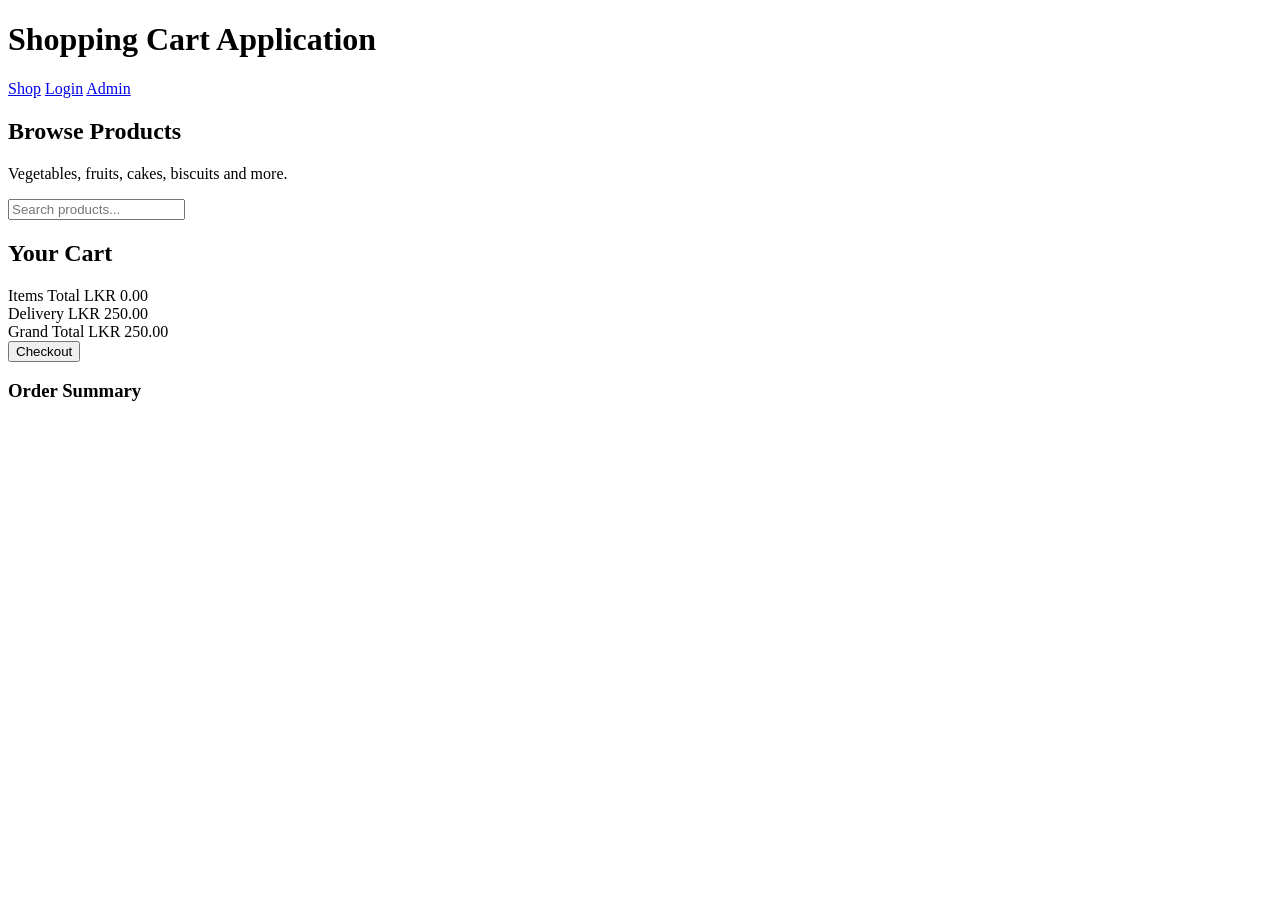
==== index.html @ d698b852 "Add initial HTML structure for the shopping cart application" ====
<!DOCTYPE html>
<html lang="en">
<head>
  <meta charset="UTF-8" />
  <meta name="viewport" content="width=device-width, initial-scale=1.0" />
  <title>Shopping Cart Application</title>
  <link rel="stylesheet" href="css/style.css" />
</head>
<body>
  <header class="topbar">
    <div class="container nav">
      <h1>Shopping Cart Application</h1>
      <nav>
        <a href="index.html">Shop</a>
        <a href="login.html">Login</a>
        <a href="admin.html">Admin</a>
      </nav>
    </div>
  </header>

  <main class="container layout">
    <section class="content-area">
      <div class="hero">
        <h2>Browse Products</h2>
        <p>Vegetables, fruits, cakes, biscuits and more.</p>
      </div>

      <div class="toolbar">
        <div id="categoryFilters" class="category-list"></div>
        <input type="text" id="searchInput" placeholder="Search products..." />
      </div>

      <div id="productGrid" class="product-grid"></div>
    </section>

    <aside class="cart-panel">
      <h2>Your Cart</h2>
      <div id="cartItems" class="cart-items"></div>

      <div class="cart-summary">
        <div class="summary-row">
          <span>Items Total</span>
          <span id="itemsTotal">LKR 0.00</span>
        </div>
        <div class="summary-row">
          <span>Delivery</span>
          <span id="deliveryFee">LKR 250.00</span>
        </div>
        <div class="summary-row grand-total">
          <span>Grand Total</span>
          <span id="grandTotal">LKR 250.00</span>
        </div>
      </div>

      <button id="checkoutBtn" class="btn btn-primary full-width">Checkout</button>

      <div id="checkoutSummary" class="checkout-box hidden">
        <h3>Order Summary</h3>
        <div id="summaryContent"></div>
      </div>
    </aside>
  </main>

  <script src="js/data.js"></script>
  <script src="js/app.js"></script>
</body>
</html>
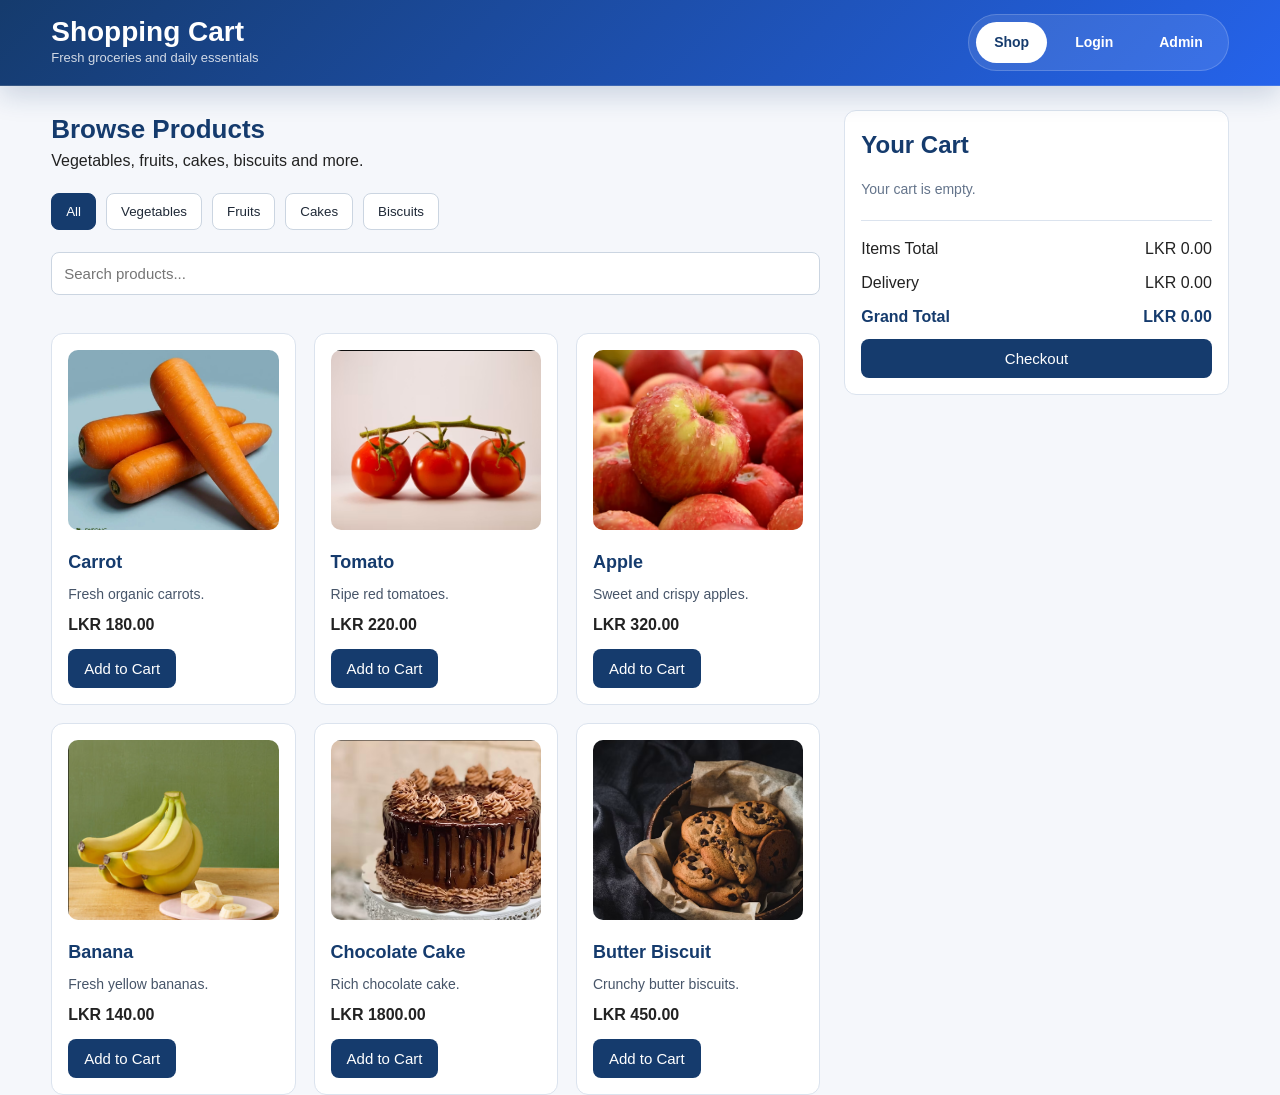
==== commit 5d247ddb: "Enhance admin panel and login page layout with improved navigation and forms" ====
--- a/index.html
+++ b/index.html
@@ -1,67 +1,75 @@
 <!DOCTYPE html>
 <html lang="en">
+
 <head>
-  <meta charset="UTF-8" />
-  <meta name="viewport" content="width=device-width, initial-scale=1.0" />
-  <title>Shopping Cart Application</title>
-  <link rel="stylesheet" href="css/style.css" />
+    <meta charset="UTF-8" />
+    <meta name="viewport" content="width=device-width, initial-scale=1.0" />
+    <title>Shopping Cart Application</title>
+    <link rel="stylesheet" href="css/style.css" />
 </head>
+
 <body>
-  <header class="topbar">
-    <div class="container nav">
-      <h1>Shopping Cart Application</h1>
-      <nav>
-        <a href="index.html">Shop</a>
-        <a href="login.html">Login</a>
-        <a href="admin.html">Admin</a>
-      </nav>
-    </div>
-  </header>
+    <header class="topbar">
+        <div class="container nav">
+            <div class="brand">
+                <div class="brand-text">
+                    <h1>Shopping Cart</h1>
+                    <p>Fresh groceries and daily essentials</p>
+                </div>
+            </div>
+            <nav>
+                <a href="index.html" class="active">Shop</a>
+                <a href="login.html">Login</a>
+                <a href="admin.html">Admin</a>
+            </nav>
+        </div>
+    </header>
 
-  <main class="container layout">
-    <section class="content-area">
-      <div class="hero">
-        <h2>Browse Products</h2>
-        <p>Vegetables, fruits, cakes, biscuits and more.</p>
-      </div>
+    <main class="container layout">
+        <section class="content-area">
+            <div class="hero">
+                <h2>Browse Products</h2>
+                <p>Vegetables, fruits, cakes, biscuits and more.</p>
+            </div>
 
-      <div class="toolbar">
-        <div id="categoryFilters" class="category-list"></div>
-        <input type="text" id="searchInput" placeholder="Search products..." />
-      </div>
+            <div class="toolbar">
+                <div id="categoryFilters" class="category-list"></div>
+                <input type="text" id="searchInput" placeholder="Search products..." />
+            </div>
 
-      <div id="productGrid" class="product-grid"></div>
-    </section>
+            <div id="productGrid" class="product-grid"></div>
+        </section>
 
-    <aside class="cart-panel">
-      <h2>Your Cart</h2>
-      <div id="cartItems" class="cart-items"></div>
+        <aside class="cart-panel">
+            <h2>Your Cart</h2>
+            <div id="cartItems" class="cart-items"></div>
 
-      <div class="cart-summary">
-        <div class="summary-row">
-          <span>Items Total</span>
-          <span id="itemsTotal">LKR 0.00</span>
-        </div>
-        <div class="summary-row">
-          <span>Delivery</span>
-          <span id="deliveryFee">LKR 250.00</span>
-        </div>
-        <div class="summary-row grand-total">
-          <span>Grand Total</span>
-          <span id="grandTotal">LKR 250.00</span>
-        </div>
-      </div>
+            <div class="cart-summary">
+                <div class="summary-row">
+                    <span>Items Total</span>
+                    <span id="itemsTotal">LKR 0.00</span>
+                </div>
+                <div class="summary-row">
+                    <span>Delivery</span>
+                    <span id="deliveryFee">LKR 250.00</span>
+                </div>
+                <div class="summary-row grand-total">
+                    <span>Grand Total</span>
+                    <span id="grandTotal">LKR 250.00</span>
+                </div>
+            </div>
 
-      <button id="checkoutBtn" class="btn btn-primary full-width">Checkout</button>
+            <button id="checkoutBtn" class="btn btn-primary full-width">Checkout</button>
 
-      <div id="checkoutSummary" class="checkout-box hidden">
-        <h3>Order Summary</h3>
-        <div id="summaryContent"></div>
-      </div>
-    </aside>
-  </main>
+            <div id="checkoutSummary" class="checkout-box hidden">
+                <h3>Order Summary</h3>
+                <div id="summaryContent"></div>
+            </div>
+        </aside>
+    </main>
 
-  <script src="js/data.js"></script>
-  <script src="js/app.js"></script>
+    <script src="js/data.js"></script>
+    <script src="js/app.js"></script>
 </body>
+
 </html>
--- a/css/style.css
+++ b/css/style.css
@@ -0,0 +1,424 @@
+* {
+  margin: 0;
+  padding: 0;
+  box-sizing: border-box;
+}
+
+body {
+  font-family: Arial, sans-serif;
+  background: #f5f7fb;
+  color: #222;
+  line-height: 1.5;
+}
+
+a {
+  text-decoration: none;
+  color: #1d4ed8;
+}
+
+.container {
+  width: 92%;
+  max-width: 1200px;
+  margin: 0 auto;
+}
+
+.topbar {
+  position: sticky;
+  top: 0;
+  z-index: 100;
+  background: linear-gradient(135deg, #153b6d, #2563eb);
+  border-bottom: 1px solid rgba(255, 255, 255, 0.15);
+  padding: 14px 0;
+  margin-bottom: 24px;
+  box-shadow: 0 10px 25px rgba(21, 59, 109, 0.18);
+}
+
+.nav {
+  display: flex;
+  justify-content: space-between;
+  align-items: center;
+  gap: 16px;
+}
+
+.brand {
+  display: flex;
+  align-items: center;
+  gap: 12px;
+}
+
+.brand-badge {
+  width: 46px;
+  height: 46px;
+  border-radius: 12px;
+  background: rgba(255, 255, 255, 0.16);
+  border: 1px solid rgba(255, 255, 255, 0.25);
+  display: flex;
+  align-items: center;
+  justify-content: center;
+  color: #fff;
+  font-size: 18px;
+  font-weight: 700;
+  letter-spacing: 1px;
+}
+
+.brand-text h1 {
+  font-size: 28px;
+  color: #ffffff;
+  line-height: 1.1;
+}
+
+.brand-text p {
+  font-size: 13px;
+  color: rgba(255, 255, 255, 0.8);
+}
+
+.nav nav {
+  display: flex;
+  gap: 10px;
+  flex-wrap: wrap;
+  background: rgba(255, 255, 255, 0.10);
+  padding: 7px;
+  border-radius: 999px;
+  border: 1px solid rgba(255, 255, 255, 0.18);
+}
+
+.nav nav a {
+  color: #ffffff;
+  padding: 10px 18px;
+  border-radius: 999px;
+  font-size: 14px;
+  font-weight: 600;
+  transition: all 0.25s ease;
+}
+
+.nav nav a:hover,
+.nav nav a.active {
+  background: #ffffff;
+  color: #153b6d;
+}
+
+.layout {
+  display: grid;
+  grid-template-columns: 2fr 1fr;
+  gap: 24px;
+  align-items: start;
+}
+
+.hero {
+  margin-bottom: 20px;
+}
+
+.hero h2 {
+  font-size: 26px;
+  color: #153b6d;
+}
+
+.toolbar {
+  display: flex;
+  flex-direction: column;
+  gap: 16px;
+  margin-bottom: 24px;
+}
+
+.category-list {
+  display: flex;
+  flex-wrap: wrap;
+  gap: 10px;
+}
+
+.category-btn {
+  border: 1px solid #cbd5e1;
+  background: #fff;
+  color: #1f2937;
+  padding: 10px 14px;
+  border-radius: 8px;
+  cursor: pointer;
+}
+
+.category-btn.active {
+  background: #153b6d;
+  color: #fff;
+  border-color: #153b6d;
+}
+
+input,
+select,
+textarea {
+  width: 100%;
+  padding: 12px;
+  border: 1px solid #cbd5e1;
+  border-radius: 8px;
+  font-size: 15px;
+  margin-top: 6px;
+  margin-bottom: 14px;
+  background: #fff;
+}
+
+.product-grid {
+  display: grid;
+  grid-template-columns: repeat(auto-fit, minmax(220px, 1fr));
+  gap: 18px;
+}
+
+.product-card,
+.card,
+.cart-panel {
+  background: #fff;
+  border: 1px solid #dbe3ee;
+  border-radius: 12px;
+  padding: 16px;
+}
+
+.product-card img {
+  width: 100%;
+  height: 180px;
+  object-fit: cover;
+  border-radius: 10px;
+  margin-bottom: 12px;
+}
+
+.product-card h3 {
+  font-size: 18px;
+  color: #153b6d;
+  margin-bottom: 8px;
+}
+
+.product-card p {
+  font-size: 14px;
+  color: #475569;
+  margin-bottom: 8px;
+}
+
+.price {
+  font-weight: 700;
+  font-size: 16px;
+  margin-bottom: 12px;
+}
+
+.cart-panel h2,
+.card h2 {
+  color: #153b6d;
+  margin-bottom: 16px;
+}
+
+.cart-items {
+  display: flex;
+  flex-direction: column;
+  gap: 12px;
+  margin-bottom: 20px;
+}
+
+.cart-item {
+  border: 1px solid #e2e8f0;
+  border-radius: 10px;
+  padding: 12px;
+}
+
+.cart-item h4 {
+  font-size: 16px;
+  margin-bottom: 6px;
+}
+
+.cart-controls {
+  display: flex;
+  gap: 8px;
+  align-items: center;
+  margin-top: 8px;
+  flex-wrap: wrap;
+}
+
+.cart-summary {
+  border-top: 1px solid #dbe3ee;
+  padding-top: 16px;
+  margin-top: 8px;
+}
+
+.summary-row {
+  display: flex;
+  justify-content: space-between;
+  margin-bottom: 10px;
+}
+
+.grand-total {
+  font-weight: 700;
+  color: #153b6d;
+}
+
+.btn {
+  border: none;
+  border-radius: 8px;
+  padding: 11px 16px;
+  cursor: pointer;
+  font-size: 15px;
+}
+
+.btn-primary {
+  background: #153b6d;
+  color: #fff;
+}
+
+.btn-secondary {
+  background: #2563eb;
+  color: #fff;
+}
+
+.btn-dark {
+  background: #111827;
+  color: #fff;
+}
+
+.btn-danger {
+  background: #dc2626;
+  color: #fff;
+}
+
+.btn-warning {
+  background: #f59e0b;
+  color: #111827;
+}
+
+.full-width {
+  width: 100%;
+}
+
+.hidden {
+  display: none;
+}
+
+.checkout-box {
+  margin-top: 18px;
+  padding: 14px;
+  border-radius: 10px;
+  background: #eff6ff;
+  border: 1px solid #bfdbfe;
+}
+
+.auth-page {
+  display: flex;
+  justify-content: center;
+  padding: 30px 0;
+}
+
+.auth-card {
+  width: 100%;
+  max-width: 460px;
+  background: #fff;
+  border: 1px solid #dbe3ee;
+  border-radius: 12px;
+  padding: 24px;
+}
+
+.auth-card h2,
+.auth-card h3 {
+  color: #153b6d;
+  margin-bottom: 10px;
+}
+
+.auth-card hr {
+  margin: 20px 0;
+  border: none;
+  border-top: 1px solid #dbe3ee;
+}
+
+.login-btn {
+  width: 100%;
+  margin-bottom: 12px;
+}
+
+.message {
+  margin-top: 14px;
+  font-weight: 600;
+  color: #153b6d;
+}
+
+.admin-page {
+  display: flex;
+  flex-direction: column;
+  gap: 20px;
+}
+
+.admin-grid {
+  display: grid;
+  grid-template-columns: 1fr 2fr;
+  gap: 20px;
+}
+
+.admin-list {
+  list-style: none;
+  display: flex;
+  flex-wrap: wrap;
+  gap: 10px;
+}
+
+.admin-list li {
+  background: #f1f5f9;
+  padding: 10px 12px;
+  border-radius: 8px;
+}
+
+.table-wrap {
+  overflow-x: auto;
+}
+
+table {
+  width: 100%;
+  border-collapse: collapse;
+}
+
+table th,
+table td {
+  text-align: left;
+  border-bottom: 1px solid #e2e8f0;
+  padding: 12px 10px;
+}
+
+.action-group {
+  display: flex;
+  gap: 8px;
+  flex-wrap: wrap;
+}
+
+label {
+  font-weight: 600;
+  color: #334155;
+}
+
+.empty-note {
+  color: #64748b;
+  font-size: 14px;
+}
+
+@media (max-width: 900px) {
+  .layout,
+  .admin-grid {
+    grid-template-columns: 1fr;
+  }
+
+  .nav {
+    flex-direction: column;
+    align-items: flex-start;
+  }
+
+  .nav nav {
+    width: 100%;
+    border-radius: 16px;
+  }
+}
+
+@media (max-width: 600px) {
+  .brand-text h1 {
+    font-size: 22px;
+  }
+
+  .hero h2 {
+    font-size: 22px;
+  }
+
+  .product-grid {
+    grid-template-columns: 1fr;
+  }
+
+  .brand-text p {
+    font-size: 12px;
+  }
+}
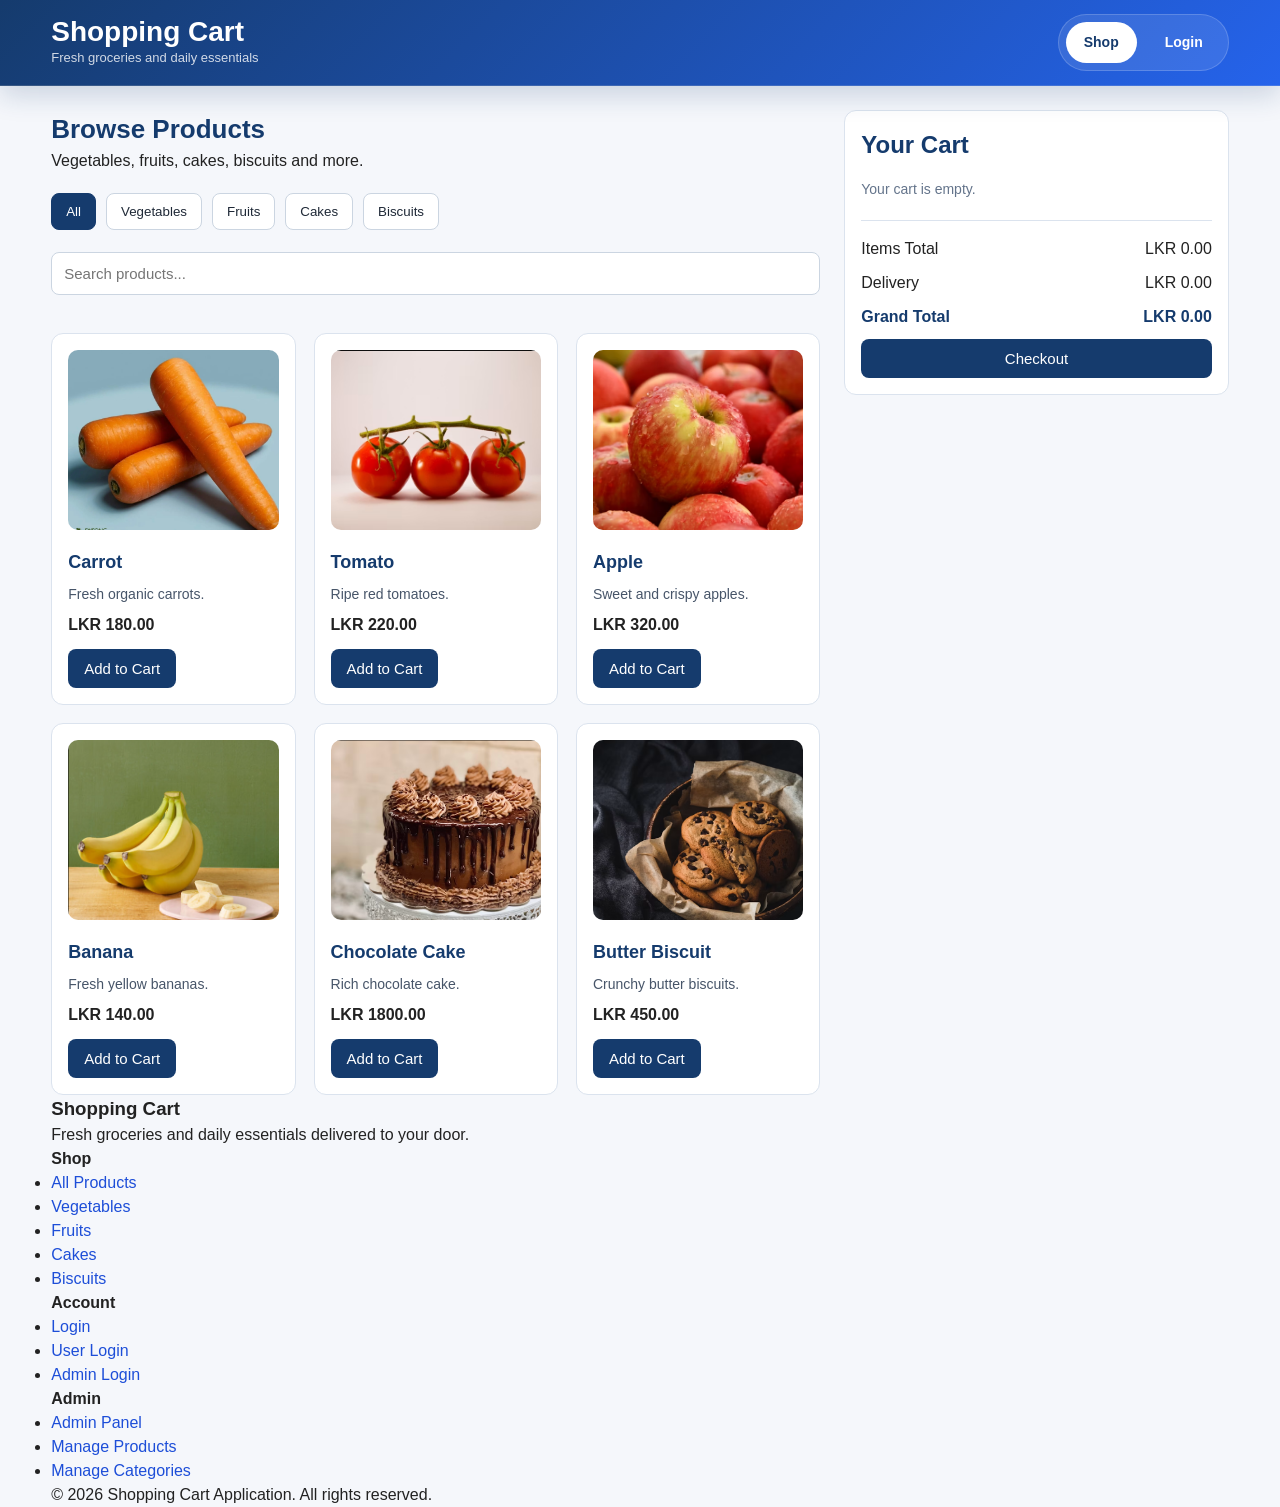
==== commit 6c4b40e9: "Add footer section with navigation links and brand description" ====
--- a/index.html
+++ b/index.html
@@ -20,7 +20,7 @@
             <nav>
                 <a href="index.html" class="active">Shop</a>
                 <a href="login.html">Login</a>
-                <a href="admin.html">Admin</a>
+                <!-- <a href="admin.html">Admin</a> -->
             </nav>
         </div>
     </header>
@@ -71,5 +71,54 @@
     <script src="js/data.js"></script>
     <script src="js/app.js"></script>
 </body>
+<footer class="site-footer">
+  <div class="container footer-inner">
+
+    <div class="footer-brand">
+      <div>
+        <h3>Shopping Cart</h3>
+        <p>Fresh groceries and daily essentials delivered to your door.</p>
+      </div>
+    </div>
+
+    <div class="footer-links">
+      <div class="footer-col">
+        <h4>Shop</h4>
+        <ul>
+          <li><a href="index.html">All Products</a></li>
+          <li><a href="index.html">Vegetables</a></li>
+          <li><a href="index.html">Fruits</a></li>
+          <li><a href="index.html">Cakes</a></li>
+          <li><a href="index.html">Biscuits</a></li>
+        </ul>
+      </div>
+
+      <div class="footer-col">
+        <h4>Account</h4>
+        <ul>
+          <li><a href="login.html">Login</a></li>
+          <li><a href="login.html">User Login</a></li>
+          <li><a href="login.html">Admin Login</a></li>
+        </ul>
+      </div>
+
+      <div class="footer-col">
+        <h4>Admin</h4>
+        <ul>
+          <li><a href="admin.html">Admin Panel</a></li>
+          <li><a href="admin.html">Manage Products</a></li>
+          <li><a href="admin.html">Manage Categories</a></li>
+        </ul>
+      </div>
+    </div>
+
+  </div>
+
+  <div class="footer-bottom">
+    <div class="container footer-bottom-inner">
+      <p>&copy; 2026 Shopping Cart Application. All rights reserved.</p>
+    </div>
+  </div>
+</footer>
 
 </html>
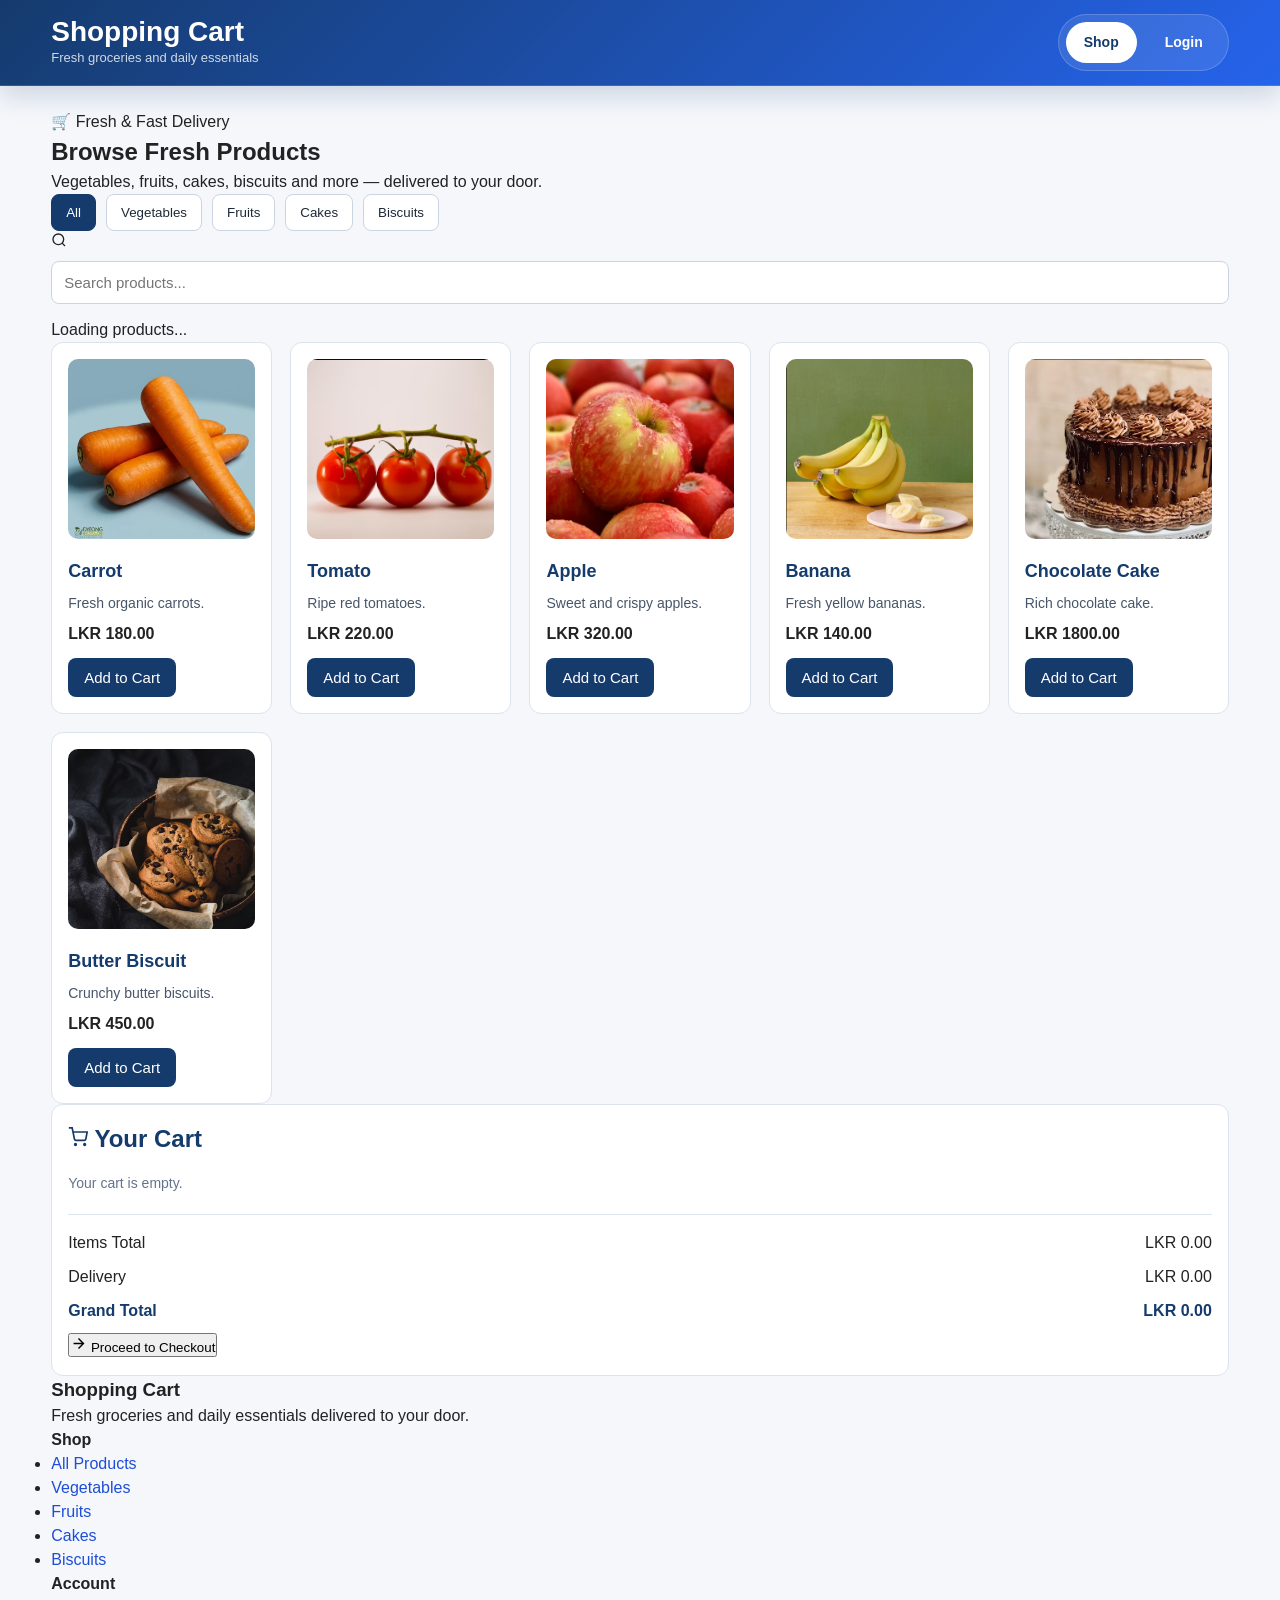
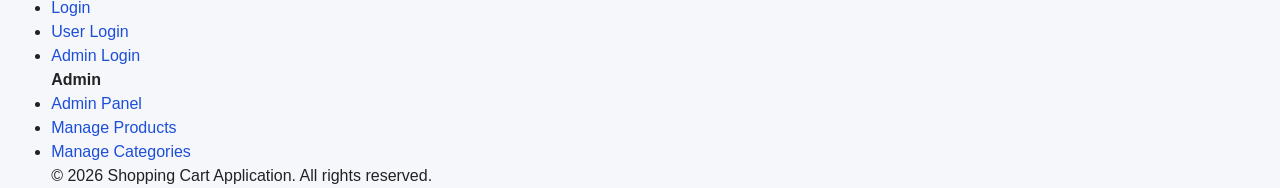
==== commit 8e7b0724: "Revamp index.html layout with enhanced header, hero section, product display, and footer structure f" ====
--- a/index.html
+++ b/index.html
@@ -1,124 +1,163 @@
 <!DOCTYPE html>
 <html lang="en">
+<head>
+  <meta charset="UTF-8" />
+  <meta name="viewport" content="width=device-width, initial-scale=1.0" />
+  <title>Shopping Cart Application</title>
+  <link rel="stylesheet" href="css/style.css" />
+  <link rel="stylesheet" href="css/index.css" />
+</head>
+<body>
 
-<head>
-    <meta charset="UTF-8" />
-    <meta name="viewport" content="width=device-width, initial-scale=1.0" />
-    <title>Shopping Cart Application</title>
-    <link rel="stylesheet" href="css/style.css" />
-</head>
+  <header class="topbar">
+    <div class="container nav">
+      <div class="brand">
+        <div class="brand-text">
+          <h1>Shopping Cart</h1>
+          <p>Fresh groceries and daily essentials</p>
+        </div>
+      </div>
+      <nav>
+        <a href="index.html" class="active">Shop</a>
+        <a href="login.html">Login</a>
+      </nav>
+    </div>
+  </header>
 
-<body>
-    <header class="topbar">
-        <div class="container nav">
-            <div class="brand">
-                <div class="brand-text">
-                    <h1>Shopping Cart</h1>
-                    <p>Fresh groceries and daily essentials</p>
-                </div>
-            </div>
-            <nav>
-                <a href="index.html" class="active">Shop</a>
-                <a href="login.html">Login</a>
-                <!-- <a href="admin.html">Admin</a> -->
-            </nav>
+  <!-- Hero Banner -->
+  <div class="shop-hero">
+    <div class="container shop-hero-inner">
+      <div class="shop-hero-text">
+        <span class="hero-tag">🛒 Fresh & Fast Delivery</span>
+        <h2>Browse Fresh Products</h2>
+        <p>Vegetables, fruits, cakes, biscuits and more — delivered to your door.</p>
+      </div>
+      
+    </div>
+  </div>
+
+  <main class="container shop-layout">
+
+    <!-- Left: Products -->
+    <section class="content-area">
+
+      <!-- Toolbar -->
+      <div class="shop-toolbar">
+        <div id="categoryFilters" class="category-list"></div>
+        <div class="search-wrap">
+          <svg class="search-icon" width="16" height="16" viewBox="0 0 24 24" fill="none" stroke="currentColor" stroke-width="2">
+            <circle cx="11" cy="11" r="8"/><line x1="21" y1="21" x2="16.65" y2="16.65"/>
+          </svg>
+          <input type="text" id="searchInput" placeholder="Search products..." class="search-input" />
         </div>
-    </header>
+      </div>
 
-    <main class="container layout">
-        <section class="content-area">
-            <div class="hero">
-                <h2>Browse Products</h2>
-                <p>Vegetables, fruits, cakes, biscuits and more.</p>
-            </div>
+      <!-- Product count bar -->
+      <div class="products-bar">
+        <span id="productCount" class="products-count">Loading products...</span>
+      </div>
 
-            <div class="toolbar">
-                <div id="categoryFilters" class="category-list"></div>
-                <input type="text" id="searchInput" placeholder="Search products..." />
-            </div>
+      <div id="productGrid" class="product-grid"></div>
+    </section>
 
-            <div id="productGrid" class="product-grid"></div>
-        </section>
+    <!-- Right: Cart -->
+    <aside class="cart-panel">
 
-        <aside class="cart-panel">
-            <h2>Your Cart</h2>
-            <div id="cartItems" class="cart-items"></div>
+      <div class="cart-header">
+        <div class="cart-title-row">
+          <h2>
+            <svg width="20" height="20" viewBox="0 0 24 24" fill="none" stroke="currentColor" stroke-width="2">
+              <circle cx="9" cy="21" r="1"/><circle cx="20" cy="21" r="1"/>
+              <path d="M1 1h4l2.68 13.39a2 2 0 0 0 2 1.61h9.72a2 2 0 0 0 2-1.61L23 6H6"/>
+            </svg>
+            Your Cart
+          </h2>
+          <span id="cartBadge" class="cart-badge hidden">0</span>
+        </div>
+      </div>
 
-            <div class="cart-summary">
-                <div class="summary-row">
-                    <span>Items Total</span>
-                    <span id="itemsTotal">LKR 0.00</span>
-                </div>
-                <div class="summary-row">
-                    <span>Delivery</span>
-                    <span id="deliveryFee">LKR 250.00</span>
-                </div>
-                <div class="summary-row grand-total">
-                    <span>Grand Total</span>
-                    <span id="grandTotal">LKR 250.00</span>
-                </div>
-            </div>
+      <div id="cartItems" class="cart-items"></div>
 
-            <button id="checkoutBtn" class="btn btn-primary full-width">Checkout</button>
+      <div class="cart-summary">
+        <div class="summary-row">
+          <span>Items Total</span>
+          <span id="itemsTotal">LKR 0.00</span>
+        </div>
+        <div class="summary-row">
+          <span>Delivery</span>
+          <span id="deliveryFee">LKR 0.00</span>
+        </div>
+        <div class="summary-row grand-total">
+          <span>Grand Total</span>
+          <span id="grandTotal">LKR 0.00</span>
+        </div>
+      </div>
 
-            <div id="checkoutSummary" class="checkout-box hidden">
-                <h3>Order Summary</h3>
-                <div id="summaryContent"></div>
-            </div>
-        </aside>
-    </main>
+      <button id="checkoutBtn" class="btn-checkout">
+        <svg width="17" height="17" viewBox="0 0 24 24" fill="none" stroke="currentColor" stroke-width="2">
+          <path d="M5 12h14M12 5l7 7-7 7"/>
+        </svg>
+        Proceed to Checkout
+      </button>
 
-    <script src="js/data.js"></script>
-    <script src="js/app.js"></script>
-</body>
-<footer class="site-footer">
-  <div class="container footer-inner">
+      <div id="checkoutSummary" class="checkout-box hidden">
+        <div class="checkout-box-header">
+          <svg width="16" height="16" viewBox="0 0 24 24" fill="none" stroke="currentColor" stroke-width="2">
+            <polyline points="20 6 9 17 4 12"/>
+          </svg>
+          Order Summary
+        </div>
+        <div id="summaryContent"></div>
+      </div>
 
-    <div class="footer-brand">
-      <div>
-        <h3>Shopping Cart</h3>
-        <p>Fresh groceries and daily essentials delivered to your door.</p>
+    </aside>
+  </main>
+
+  <footer class="site-footer">
+    <div class="container footer-inner">
+      <div class="footer-brand">
+        <div>
+          <h3>Shopping Cart</h3>
+          <p>Fresh groceries and daily essentials delivered to your door.</p>
+        </div>
+      </div>
+      <div class="footer-links">
+        <div class="footer-col">
+          <h4>Shop</h4>
+          <ul>
+            <li><a href="index.html">All Products</a></li>
+            <li><a href="index.html">Vegetables</a></li>
+            <li><a href="index.html">Fruits</a></li>
+            <li><a href="index.html">Cakes</a></li>
+            <li><a href="index.html">Biscuits</a></li>
+          </ul>
+        </div>
+        <div class="footer-col">
+          <h4>Account</h4>
+          <ul>
+            <li><a href="login.html">Login</a></li>
+            <li><a href="login.html">User Login</a></li>
+            <li><a href="login.html">Admin Login</a></li>
+          </ul>
+        </div>
+        <div class="footer-col">
+          <h4>Admin</h4>
+          <ul>
+            <li><a href="admin.html">Admin Panel</a></li>
+            <li><a href="admin.html">Manage Products</a></li>
+            <li><a href="admin.html">Manage Categories</a></li>
+          </ul>
+        </div>
       </div>
     </div>
-
-    <div class="footer-links">
-      <div class="footer-col">
-        <h4>Shop</h4>
-        <ul>
-          <li><a href="index.html">All Products</a></li>
-          <li><a href="index.html">Vegetables</a></li>
-          <li><a href="index.html">Fruits</a></li>
-          <li><a href="index.html">Cakes</a></li>
-          <li><a href="index.html">Biscuits</a></li>
-        </ul>
-      </div>
-
-      <div class="footer-col">
-        <h4>Account</h4>
-        <ul>
-          <li><a href="login.html">Login</a></li>
-          <li><a href="login.html">User Login</a></li>
-          <li><a href="login.html">Admin Login</a></li>
-        </ul>
-      </div>
-
-      <div class="footer-col">
-        <h4>Admin</h4>
-        <ul>
-          <li><a href="admin.html">Admin Panel</a></li>
-          <li><a href="admin.html">Manage Products</a></li>
-          <li><a href="admin.html">Manage Categories</a></li>
-        </ul>
+    <div class="footer-bottom">
+      <div class="container footer-bottom-inner">
+        <p>&copy; 2026 Shopping Cart Application. All rights reserved.</p>
       </div>
     </div>
+  </footer>
 
-  </div>
-
-  <div class="footer-bottom">
-    <div class="container footer-bottom-inner">
-      <p>&copy; 2026 Shopping Cart Application. All rights reserved.</p>
-    </div>
-  </div>
-</footer>
-
+  <script src="js/data.js"></script>
+  <script src="js/app.js"></script>
+</body>
 </html>
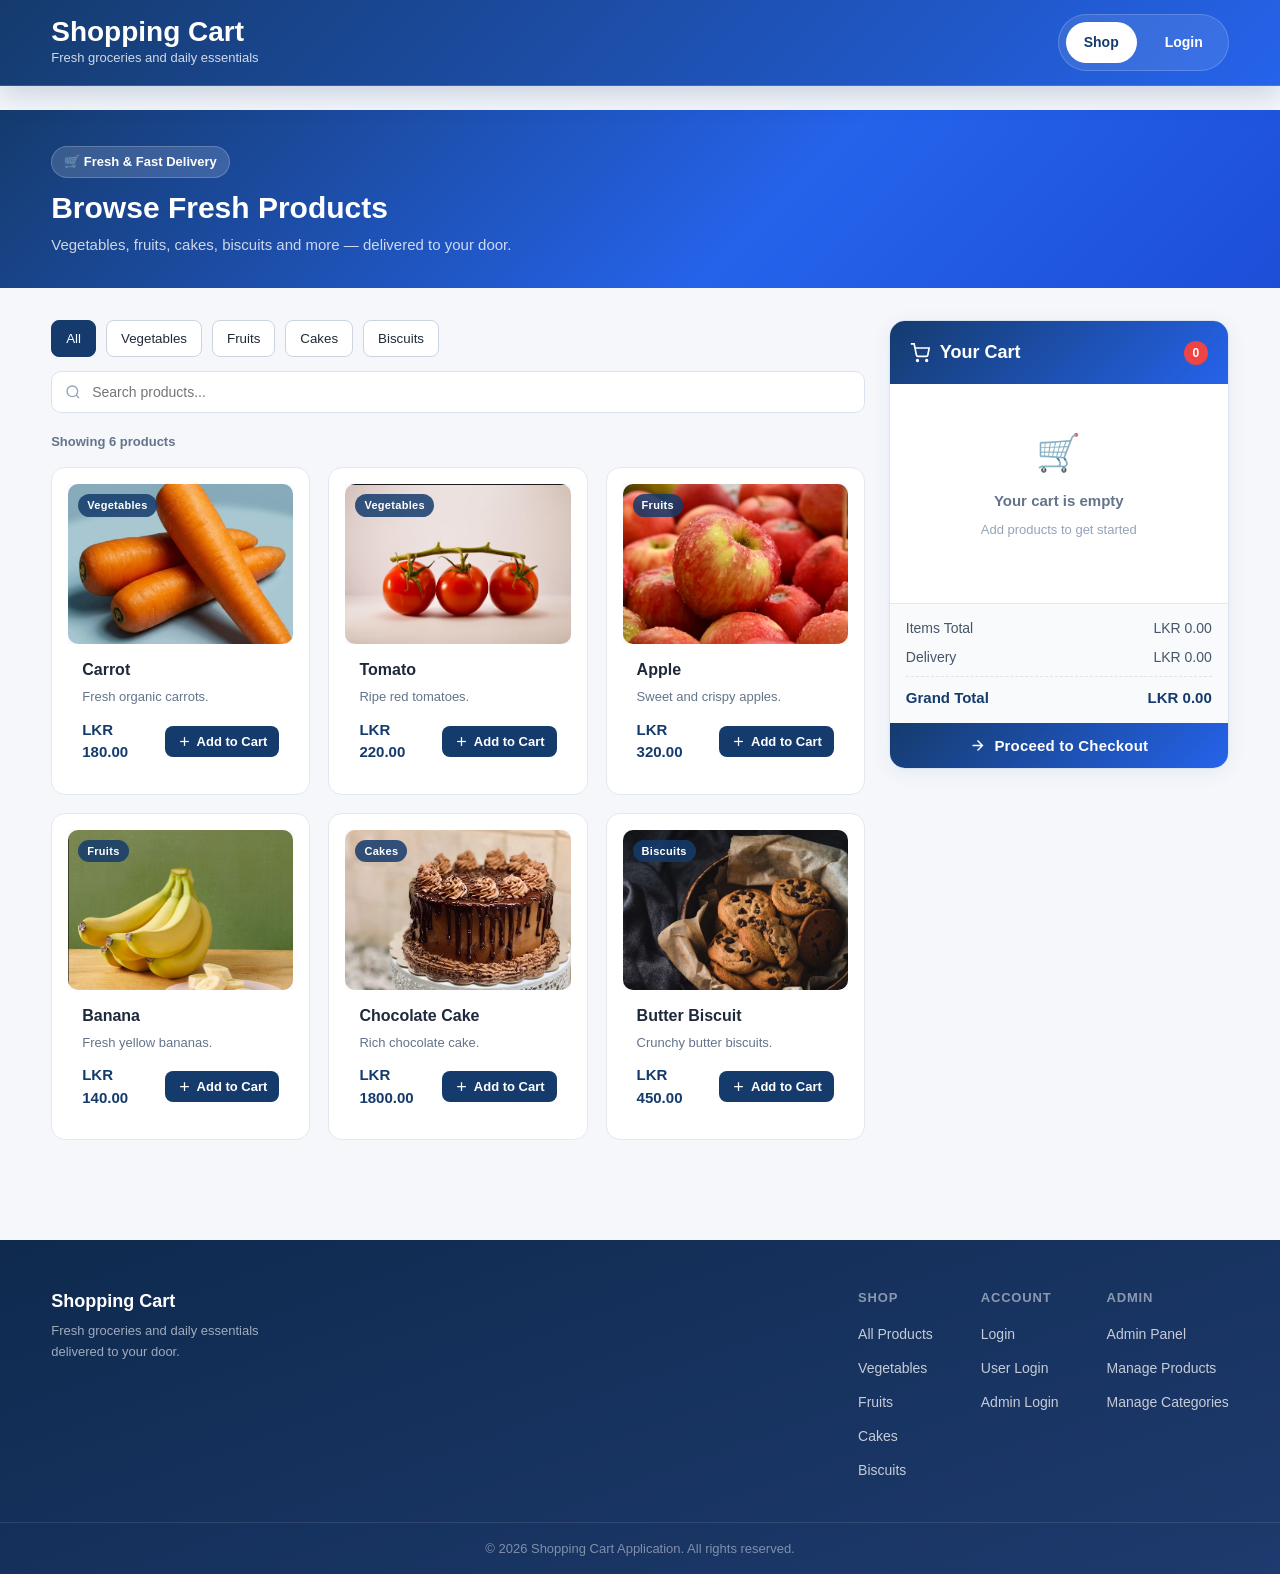
==== commit 38656659: "fix: update admin links to redirect to login page for access control" ====
--- a/index.html
+++ b/index.html
@@ -143,9 +143,9 @@
         <div class="footer-col">
           <h4>Admin</h4>
           <ul>
-            <li><a href="admin.html">Admin Panel</a></li>
-            <li><a href="admin.html">Manage Products</a></li>
-            <li><a href="admin.html">Manage Categories</a></li>
+            <li><a href="login.html">Admin Panel</a></li>
+            <li><a href="login.html">Manage Products</a></li>
+            <li><a href="login.html">Manage Categories</a></li>
           </ul>
         </div>
       </div>
--- a/css/style.css
+++ b/css/style.css
@@ -293,42 +293,250 @@
   border: 1px solid #bfdbfe;
 }
 
-.auth-page {
-  display: flex;
-  justify-content: center;
-  padding: 30px 0;
-}
-
-.auth-card {
-  width: 100%;
-  max-width: 460px;
+/* ================================================
+   ADMIN PAGE STYLES
+   ================================================ */
+
+.admin-header {
+  display: flex;
+  justify-content: space-between;
+  align-items: center;
+  margin-bottom: 24px;
+  flex-wrap: wrap;
+  gap: 16px;
+}
+
+.admin-page-title {
+  font-size: 24px;
+  color: #153b6d;
+  margin-bottom: 4px;
+}
+
+.admin-page-sub {
+  font-size: 14px;
+  color: #64748b;
+}
+
+.admin-stats {
+  display: flex;
+  gap: 12px;
+}
+
+.stat-chip {
   background: #fff;
   border: 1px solid #dbe3ee;
   border-radius: 12px;
+  padding: 12px 20px;
+  display: flex;
+  flex-direction: column;
+  align-items: center;
+  min-width: 90px;
+  box-shadow: 0 2px 8px rgba(21,59,109,0.06);
+}
+
+.stat-label {
+  font-size: 12px;
+  color: #64748b;
+  font-weight: 600;
+  text-transform: uppercase;
+  letter-spacing: 0.5px;
+}
+
+.stat-value {
+  font-size: 26px;
+  font-weight: 700;
+  color: #153b6d;
+  line-height: 1.2;
+}
+
+.admin-card {
+  background: #fff;
+  border: 1px solid #dbe3ee;
+  border-radius: 14px;
   padding: 24px;
-}
-
-.auth-card h2,
-.auth-card h3 {
-  color: #153b6d;
-  margin-bottom: 10px;
-}
-
-.auth-card hr {
-  margin: 20px 0;
-  border: none;
-  border-top: 1px solid #dbe3ee;
-}
-
-.login-btn {
+  margin-bottom: 20px;
+  box-shadow: 0 2px 12px rgba(21,59,109,0.05);
+}
+
+.admin-card-header {
+  display: flex;
+  align-items: center;
+  gap: 14px;
+  margin-bottom: 20px;
+  padding-bottom: 16px;
+  border-bottom: 1px solid #f1f5f9;
+}
+
+.admin-card-icon {
+  width: 42px;
+  height: 42px;
+  border-radius: 10px;
+  display: flex;
+  align-items: center;
+  justify-content: center;
+  flex-shrink: 0;
+}
+
+.cat-icon {
+  background: #eff6ff;
+  color: #2563eb;
+}
+
+.prod-icon {
+  background: #f0fdf4;
+  color: #16a34a;
+}
+
+.admin-card-title {
+  font-size: 16px;
+  font-weight: 700;
+  color: #153b6d;
+  margin-bottom: 2px;
+}
+
+.admin-card-sub {
+  font-size: 13px;
+  color: #94a3b8;
+}
+
+.form-row-2 {
+  display: grid;
+  grid-template-columns: 1fr 1fr;
+  gap: 14px;
+}
+
+.btn-outline {
+  background: transparent;
+  border: 1px solid #cbd5e1;
+  color: #475569;
+  border-radius: 8px;
+  padding: 10px 16px;
+  font-size: 14px;
+  font-weight: 600;
+  cursor: pointer;
+  transition: all 0.2s ease;
+}
+
+.btn-outline:hover {
+  background: #f1f5f9;
+}
+
+.btn-sm {
+  padding: 7px 12px;
+  font-size: 13px;
+}
+
+.admin-table {
   width: 100%;
-  margin-bottom: 12px;
-}
-
-.message {
-  margin-top: 14px;
-  font-weight: 600;
-  color: #153b6d;
+  border-collapse: collapse;
+}
+
+.admin-table th {
+  background: #f8fafc;
+  color: #64748b;
+  font-size: 12px;
+  font-weight: 700;
+  text-transform: uppercase;
+  letter-spacing: 0.5px;
+  padding: 12px 14px;
+  text-align: left;
+  border-bottom: 1px solid #e2e8f0;
+}
+
+.admin-table td {
+  padding: 13px 14px;
+  border-bottom: 1px solid #f1f5f9;
+  font-size: 14px;
+  color: #334155;
+  vertical-align: middle;
+}
+
+.admin-table tr:last-child td {
+  border-bottom: none;
+}
+
+.admin-table tr:hover td {
+  background: #fafbff;
+}
+
+.row-num {
+  display: inline-flex;
+  align-items: center;
+  justify-content: center;
+  width: 28px;
+  height: 28px;
+  background: #f1f5f9;
+  border-radius: 6px;
+  font-size: 12px;
+  font-weight: 700;
+  color: #64748b;
+}
+
+.cat-badge {
+  display: inline-block;
+  background: #eff6ff;
+  color: #1d4ed8;
+  border: 1px solid #bfdbfe;
+  border-radius: 6px;
+  padding: 4px 10px;
+  font-size: 13px;
+  font-weight: 600;
+}
+
+.prod-cell {
+  display: flex;
+  align-items: center;
+  gap: 10px;
+}
+
+.prod-thumb {
+  width: 38px;
+  height: 38px;
+  border-radius: 8px;
+  object-fit: cover;
+  border: 1px solid #e2e8f0;
+  flex-shrink: 0;
+}
+
+.prod-name {
+  font-weight: 600;
+  color: #1e293b;
+}
+
+.price-tag {
+  font-weight: 700;
+  color: #153b6d;
+  font-size: 14px;
+}
+
+.admin-toast {
+  position: fixed;
+  bottom: 28px;
+  right: 28px;
+  padding: 14px 22px;
+  border-radius: 12px;
+  font-size: 14px;
+  font-weight: 600;
+  color: #fff;
+  z-index: 9999;
+  box-shadow: 0 8px 24px rgba(0,0,0,0.15);
+  animation: slideUp 0.3s ease;
+}
+
+.admin-toast.success { background: #16a34a; }
+.admin-toast.error   { background: #dc2626; }
+.admin-toast.hidden  { display: none; }
+
+@keyframes slideUp {
+  from { transform: translateY(20px); opacity: 0; }
+  to   { transform: translateY(0);    opacity: 1; }
+}
+
+@media (max-width: 680px) {
+  .form-row-2 { grid-template-columns: 1fr; }
+  .admin-header { flex-direction: column; align-items: flex-start; }
+  .admin-stats { width: 100%; }
+  .stat-chip { flex: 1; }
 }
 
 .admin-page {
@@ -388,6 +596,465 @@
   font-size: 14px;
 }
 
+/* ================================================
+   LOGIN PAGE
+   ================================================ */
+
+
+/* AUTH TABS */
+.auth-tabs {
+  display: flex;
+  gap: 6px;
+  background: #f1f5f9;
+  border-radius: 10px;
+  padding: 5px;
+  margin-bottom: 20px;
+}
+
+.auth-tab {
+  flex: 1;
+  padding: 9px;
+  border: none;
+  border-radius: 8px;
+  font-size: 14px;
+  font-weight: 600;
+  cursor: pointer;
+  background: transparent;
+  color: #64748b;
+  transition: all 0.2s ease;
+}
+
+.auth-tab.active {
+  background: #fff;
+  color: #153b6d;
+  box-shadow: 0 1px 4px rgba(21, 59, 109, 0.12);
+}
+
+/* GOOGLE BUTTON */
+.btn-google {
+  background: #fff;
+  color: #333;
+  border: 1px solid #dadce0 !important;
+  border: none;
+}
+
+.btn-google:hover {
+  background: #f8f9fa;
+  opacity: 1;
+}
+
+/* HINT TEXT */
+.auth-hint {
+  font-size: 13px;
+  color: #64748b;
+  text-align: center;
+  margin-top: 10px;
+}
+
+.auth-hint strong {
+  color: #153b6d;
+}
+
+/* TAB PANEL */
+.tab-panel {
+  display: block;
+}
+
+.tab-panel.hidden {
+  display: none;
+}
+
+
+.auth-bg {
+  min-height: calc(100vh - 78px);
+  background: linear-gradient(135deg, #eaf1fb 0%, #f5f7fb 60%, #e8f0fe 100%);
+  display: flex;
+  align-items: center;
+  justify-content: center;
+  padding: 32px 16px;
+}
+
+.auth-wrapper {
+  display: grid;
+  grid-template-columns: 1fr 1fr;
+  max-width: 960px;
+  width: 100%;
+  border-radius: 20px;
+  overflow: hidden;
+  box-shadow: 0 20px 60px rgba(21, 59, 109, 0.15);
+}
+
+.auth-left {
+  background: linear-gradient(160deg, #153b6d, #2563eb);
+  padding: 52px 40px;
+  display: flex;
+  align-items: center;
+}
+
+.auth-left-inner {
+  color: #fff;
+}
+
+.auth-logo-mark {
+  width: 56px;
+  height: 56px;
+  border-radius: 14px;
+  background: rgba(255, 255, 255, 0.18);
+  border: 1px solid rgba(255, 255, 255, 0.3);
+  display: flex;
+  align-items: center;
+  justify-content: center;
+  font-size: 22px;
+  font-weight: 700;
+  color: #fff;
+  margin-bottom: 28px;
+}
+
+.auth-left-inner h2 {
+  font-size: 30px;
+  color: #fff;
+  margin-bottom: 14px;
+  line-height: 1.2;
+}
+
+.auth-left-inner p {
+  font-size: 15px;
+  color: rgba(255, 255, 255, 0.82);
+  line-height: 1.7;
+  margin-bottom: 28px;
+  max-width: 300px;
+}
+
+.auth-features {
+  list-style: none;
+  display: flex;
+  flex-direction: column;
+  gap: 12px;
+}
+
+.auth-features li {
+  font-size: 14px;
+  color: rgba(255, 255, 255, 0.9);
+  padding-left: 22px;
+  position: relative;
+}
+
+.auth-features li::before {
+  content: "";
+  position: absolute;
+  left: 0;
+  top: 7px;
+  width: 8px;
+  height: 8px;
+  background: rgba(255, 255, 255, 0.6);
+  border-radius: 50%;
+}
+
+.auth-right {
+  background: #fff;
+  padding: 52px 40px;
+  display: flex;
+  align-items: center;
+  justify-content: center;
+}
+
+.auth-form-box {
+  width: 100%;
+  max-width: 340px;
+}
+
+.auth-title {
+  font-size: 26px;
+  color: #153b6d;
+  margin-bottom: 6px;
+}
+
+.auth-subtitle {
+  font-size: 14px;
+  color: #64748b;
+  margin-bottom: 24px;
+}
+
+.google-btn-wrap {
+  margin-bottom: 12px;
+  width: 100%;
+}
+
+.btn-social {
+  width: 100%;
+  display: flex;
+  align-items: center;
+  justify-content: center;
+  gap: 10px;
+  padding: 12px 16px;
+  border-radius: 10px;
+  font-size: 15px;
+  font-weight: 600;
+  cursor: pointer;
+  border: none;
+  margin-bottom: 12px;
+  transition: opacity 0.2s ease;
+}
+
+.btn-social:hover {
+  opacity: 0.88;
+}
+
+.btn-fb {
+  background: #1877f2;
+  color: #fff;
+}
+
+.btn-passkey {
+  background: #111827;
+  color: #fff;
+}
+
+.auth-divider {
+  display: flex;
+  align-items: center;
+  gap: 10px;
+  margin: 20px 0 16px;
+  color: #94a3b8;
+  font-size: 13px;
+  font-weight: 600;
+}
+
+.auth-divider::before,
+.auth-divider::after {
+  content: "";
+  flex: 1;
+  height: 1px;
+  background: #e2e8f0;
+}
+
+.admin-form {
+  display: flex;
+  flex-direction: column;
+  gap: 0;
+}
+
+.form-group {
+  display: flex;
+  flex-direction: column;
+  margin-bottom: 14px;
+}
+
+.form-group label {
+  font-size: 13px;
+  font-weight: 600;
+  color: #334155;
+  margin-bottom: 6px;
+}
+
+.form-group input {
+  margin: 0;
+  padding: 12px 14px;
+  border: 1px solid #cbd5e1;
+  border-radius: 10px;
+  font-size: 15px;
+  background: #f8fafc;
+  transition: border-color 0.2s ease, box-shadow 0.2s ease;
+}
+
+.form-group input:focus {
+  outline: none;
+  border-color: #2563eb;
+  box-shadow: 0 0 0 3px rgba(37, 99, 235, 0.12);
+  background: #fff;
+}
+
+.password-wrap {
+  position: relative;
+}
+
+.password-wrap input {
+  width: 100%;
+  padding-right: 42px;
+}
+
+.toggle-pass {
+  position: absolute;
+  right: 12px;
+  top: 50%;
+  transform: translateY(-50%);
+  background: none;
+  border: none;
+  cursor: pointer;
+  color: #94a3b8;
+  display: flex;
+  align-items: center;
+  padding: 0;
+}
+
+.toggle-pass:hover {
+  color: #153b6d;
+}
+
+.btn-admin-login {
+  width: 100%;
+  padding: 13px;
+  background: linear-gradient(135deg, #153b6d, #2563eb);
+  color: #fff;
+  border: none;
+  border-radius: 10px;
+  font-size: 15px;
+  font-weight: 700;
+  cursor: pointer;
+  margin-top: 4px;
+  transition: opacity 0.2s ease, box-shadow 0.2s ease;
+  box-shadow: 0 4px 14px rgba(37, 99, 235, 0.3);
+}
+
+.btn-admin-login:hover {
+  opacity: 0.9;
+  box-shadow: 0 6px 20px rgba(37, 99, 235, 0.4);
+}
+
+.login-msg {
+  margin-top: 14px;
+  font-size: 14px;
+  font-weight: 600;
+  text-align: center;
+  min-height: 20px;
+}
+
+/* ================================================
+   FOOTER
+   ================================================ */
+
+.site-footer {
+  background: linear-gradient(160deg, #0f2a4e, #1e3a6e);
+  color: rgba(255, 255, 255, 0.85);
+  margin-top: 60px;
+}
+
+.footer-inner {
+  display: flex;
+  justify-content: space-between;
+  align-items: flex-start;
+  gap: 40px;
+  padding: 48px 0 40px;
+  flex-wrap: wrap;
+}
+
+.footer-brand {
+  display: flex;
+  align-items: flex-start;
+  gap: 14px;
+  max-width: 260px;
+}
+
+.footer-brand .brand-badge {
+  background: rgba(255, 255, 255, 0.12);
+  border: 1px solid rgba(255, 255, 255, 0.2);
+  flex-shrink: 0;
+}
+
+.footer-brand h3 {
+  font-size: 18px;
+  color: #fff;
+  margin-bottom: 6px;
+}
+
+.footer-brand p {
+  font-size: 13px;
+  color: rgba(255, 255, 255, 0.6);
+  line-height: 1.6;
+}
+
+.footer-links {
+  display: flex;
+  gap: 48px;
+  flex-wrap: wrap;
+}
+
+.footer-col h4 {
+  font-size: 13px;
+  font-weight: 700;
+  text-transform: uppercase;
+  letter-spacing: 0.8px;
+  color: rgba(255, 255, 255, 0.5);
+  margin-bottom: 14px;
+}
+
+.footer-col ul {
+  list-style: none;
+  display: flex;
+  flex-direction: column;
+  gap: 10px;
+}
+
+.footer-col ul li a {
+  font-size: 14px;
+  color: rgba(255, 255, 255, 0.75);
+  text-decoration: none;
+  transition: color 0.2s ease;
+}
+
+.footer-col ul li a:hover {
+  color: #fff;
+}
+
+.footer-bottom {
+  border-top: 1px solid rgba(255, 255, 255, 0.1);
+}
+
+.footer-bottom-inner {
+  display: flex;
+  justify-content: center;
+  align-items: center;
+  padding: 16px 0;
+  flex-wrap: wrap;
+  gap: 12px;
+}
+
+.footer-bottom-inner p {
+  font-size: 13px;
+  color: rgba(255, 255, 255, 0.45);
+}
+
+.footer-badges {
+  display: flex;
+  gap: 8px;
+}
+
+.footer-badge {
+  background: rgba(255, 255, 255, 0.08);
+  border: 1px solid rgba(255, 255, 255, 0.14);
+  color: rgba(255, 255, 255, 0.6);
+  padding: 4px 10px;
+  border-radius: 6px;
+  font-size: 12px;
+  font-weight: 600;
+}
+
+@media (max-width: 760px) {
+  .footer-inner {
+    flex-direction: column;
+    gap: 32px;
+    padding: 36px 0 28px;
+  }
+
+  .footer-brand {
+    max-width: 100%;
+  }
+
+  .footer-links {
+    gap: 28px;
+  }
+
+  .footer-bottom-inner {
+    flex-direction: column;
+    align-items: flex-start;
+    gap: 10px;
+  }
+}
+
+/* ================================================
+   RESPONSIVE
+   ================================================ */
+
 @media (max-width: 900px) {
   .layout,
   .admin-grid {
@@ -405,6 +1072,25 @@
   }
 }
 
+@media (max-width: 760px) {
+  .auth-wrapper {
+    grid-template-columns: 1fr;
+    border-radius: 16px;
+  }
+
+  .auth-left {
+    padding: 36px 28px;
+  }
+
+  .auth-right {
+    padding: 36px 28px;
+  }
+
+  .auth-left-inner h2 {
+    font-size: 24px;
+  }
+}
+
 @media (max-width: 600px) {
   .brand-text h1 {
     font-size: 22px;
@@ -421,4 +1107,15 @@
   .brand-text p {
     font-size: 12px;
   }
+}
+
+@media (max-width: 480px) {
+  .auth-bg {
+    padding: 16px;
+    align-items: flex-start;
+  }
+
+  .auth-wrapper {
+    border-radius: 12px;
+  }
 }
--- a/css/index.css
+++ b/css/index.css
@@ -0,0 +1,599 @@
+/* ================================================
+   SHOP HERO BANNER
+   ================================================ */
+
+.shop-hero {
+  background: linear-gradient(135deg, #153b6d 0%, #2563eb 60%, #1d4ed8 100%);
+  padding: 36px 0 32px;
+  margin-bottom: 32px;
+}
+
+.shop-hero-inner {
+  display: flex;
+  justify-content: space-between;
+  align-items: center;
+  gap: 24px;
+  flex-wrap: wrap;
+}
+
+.shop-hero-text .hero-tag {
+  display: inline-block;
+  background: rgba(255,255,255,0.15);
+  color: #fff;
+  font-size: 13px;
+  font-weight: 600;
+  padding: 5px 12px;
+  border-radius: 999px;
+  margin-bottom: 12px;
+  border: 1px solid rgba(255,255,255,0.2);
+}
+
+.shop-hero-text h2 {
+  font-size: 30px;
+  color: #fff;
+  margin-bottom: 8px;
+  line-height: 1.2;
+}
+
+.shop-hero-text p {
+  font-size: 15px;
+  color: rgba(255,255,255,0.78);
+}
+
+.hero-chips {
+  display: flex;
+  gap: 10px;
+  flex-wrap: wrap;
+}
+
+.hero-chip {
+  background: rgba(255,255,255,0.12);
+  border: 1px solid rgba(255,255,255,0.2);
+  border-radius: 10px;
+  padding: 10px 16px;
+  display: flex;
+  align-items: center;
+  gap: 8px;
+  color: #fff;
+  font-size: 14px;
+  font-weight: 600;
+}
+
+.chip-icon {
+  font-size: 18px;
+}
+
+/* ================================================
+   SHOP LAYOUT
+   ================================================ */
+
+.shop-layout {
+  display: grid;
+  grid-template-columns: 1fr 340px;
+  gap: 24px;
+  align-items: start;
+  padding-bottom: 40px;
+}
+
+/* ================================================
+   TOOLBAR
+   ================================================ */
+
+.shop-toolbar {
+  display: flex;
+  flex-direction: column;
+  gap: 14px;
+  margin-bottom: 16px;
+}
+
+.search-wrap {
+  position: relative;
+}
+
+.search-icon {
+  position: absolute;
+  left: 14px;
+  top: 50%;
+  transform: translateY(-50%);
+  color: #94a3b8;
+  pointer-events: none;
+}
+
+.search-input {
+  width: 100%;
+  padding: 12px 14px 12px 40px;
+  border: 1px solid #dbe3ee;
+  border-radius: 10px;
+  font-size: 14px;
+  background: #fff;
+  margin: 0;
+  transition: border-color 0.2s ease, box-shadow 0.2s ease;
+}
+
+.search-input:focus {
+  outline: none;
+  border-color: #2563eb;
+  box-shadow: 0 0 0 3px rgba(37, 99, 235, 0.1);
+}
+
+.products-bar {
+  margin-bottom: 14px;
+}
+
+.products-count {
+  font-size: 13px;
+  color: #64748b;
+  font-weight: 600;
+}
+
+/* ================================================
+   PRODUCT CARDS
+   ================================================ */
+
+.product-grid {
+  display: grid;
+  grid-template-columns: repeat(auto-fill, minmax(210px, 1fr));
+  gap: 18px;
+}
+
+.product-card {
+  background: #fff;
+  border: 1px solid #e2e8f0;
+  border-radius: 14px;
+  overflow: hidden;
+  transition: box-shadow 0.2s ease, transform 0.2s ease;
+}
+
+.product-card:hover {
+  box-shadow: 0 8px 24px rgba(21, 59, 109, 0.1);
+  transform: translateY(-2px);
+}
+
+.product-img-wrap {
+  position: relative;
+  width: 100%;
+  height: 160px;
+  background: #f8fafc;
+  overflow: hidden;
+}
+
+.product-img-wrap img {
+  width: 100%;
+  height: 100%;
+  object-fit: cover;
+  transition: transform 0.3s ease;
+}
+
+.product-card:hover .product-img-wrap img {
+  transform: scale(1.04);
+}
+
+.product-cat-tag {
+  position: absolute;
+  top: 10px;
+  left: 10px;
+  background: rgba(21, 59, 109, 0.85);
+  color: #fff;
+  font-size: 11px;
+  font-weight: 700;
+  padding: 3px 9px;
+  border-radius: 999px;
+  letter-spacing: 0.3px;
+}
+
+.product-body {
+  padding: 14px;
+}
+
+.product-body h3 {
+  font-size: 16px;
+  color: #1e293b;
+  margin-bottom: 5px;
+  font-weight: 700;
+}
+
+.product-body p {
+  font-size: 13px;
+  color: #64748b;
+  margin-bottom: 12px;
+  line-height: 1.5;
+}
+
+.product-footer {
+  display: flex;
+  justify-content: space-between;
+  align-items: center;
+  gap: 8px;
+}
+
+.product-footer .price {
+  font-size: 15px;
+  font-weight: 700;
+  color: #153b6d;
+  margin: 0;
+}
+
+.btn-add-cart {
+  display: inline-flex;
+  align-items: center;
+  gap: 5px;
+  background: #153b6d;
+  color: #fff;
+  border: none;
+  border-radius: 8px;
+  padding: 8px 12px;
+  font-size: 13px;
+  font-weight: 600;
+  cursor: pointer;
+  transition: background 0.2s ease;
+  white-space: nowrap;
+}
+
+.btn-add-cart:hover {
+  background: #1e4d8c;
+}
+
+.btn-add-cart.in-cart {
+  background: #16a34a;
+}
+
+.btn-add-cart.in-cart:hover {
+  background: #15803d;
+}
+
+.empty-products {
+  grid-column: 1 / -1;
+  text-align: center;
+  padding: 48px 20px;
+  color: #64748b;
+}
+
+.empty-icon {
+  font-size: 40px;
+  margin-bottom: 12px;
+}
+
+.empty-products p {
+  font-size: 16px;
+  font-weight: 600;
+  color: #334155;
+  margin-bottom: 4px;
+}
+
+.empty-products span {
+  font-size: 13px;
+}
+
+/* ================================================
+   CART PANEL
+   ================================================ */
+
+.cart-panel {
+  background: #fff;
+  border: 1px solid #dbe3ee;
+  border-radius: 16px;
+  padding: 0;
+  position: sticky;
+  top: 86px;
+  overflow: hidden;
+  box-shadow: 0 4px 20px rgba(21, 59, 109, 0.07);
+}
+
+.cart-header {
+  background: linear-gradient(135deg, #153b6d, #2563eb);
+  padding: 18px 20px;
+}
+
+.cart-title-row {
+  display: flex;
+  align-items: center;
+  justify-content: space-between;
+}
+
+.cart-title-row h2 {
+  display: flex;
+  align-items: center;
+  gap: 10px;
+  color: #fff;
+  font-size: 18px;
+  margin: 0;
+}
+
+.cart-badge {
+  background: #ef4444;
+  color: #fff;
+  font-size: 12px;
+  font-weight: 700;
+  width: 24px;
+  height: 24px;
+  border-radius: 50%;
+  display: flex;
+  align-items: center;
+  justify-content: center;
+}
+
+.cart-items {
+  max-height: 340px;
+  overflow-y: auto;
+  padding: 14px 16px;
+  display: flex;
+  flex-direction: column;
+  gap: 10px;
+}
+
+.cart-items::-webkit-scrollbar {
+  width: 4px;
+}
+
+.cart-items::-webkit-scrollbar-track {
+  background: #f1f5f9;
+}
+
+.cart-items::-webkit-scrollbar-thumb {
+  background: #cbd5e1;
+  border-radius: 4px;
+}
+
+.cart-empty {
+  text-align: center;
+  padding: 28px 16px;
+  color: #94a3b8;
+}
+
+.cart-empty-icon {
+  font-size: 36px;
+  margin-bottom: 10px;
+}
+
+.cart-empty p {
+  font-size: 15px;
+  font-weight: 600;
+  color: #64748b;
+  margin-bottom: 4px;
+}
+
+.cart-empty span {
+  font-size: 13px;
+}
+
+.cart-item {
+  background: #f8fafc;
+  border: 1px solid #e2e8f0;
+  border-radius: 10px;
+  padding: 12px;
+}
+
+.cart-item-top {
+  display: flex;
+  justify-content: space-between;
+  align-items: flex-start;
+  margin-bottom: 6px;
+}
+
+.cart-item-name {
+  font-size: 14px;
+  font-weight: 700;
+  color: #1e293b;
+}
+
+.cart-remove-btn {
+  background: none;
+  border: none;
+  cursor: pointer;
+  color: #94a3b8;
+  padding: 0;
+  display: flex;
+  align-items: center;
+  transition: color 0.2s;
+}
+
+.cart-remove-btn:hover {
+  color: #dc2626;
+}
+
+.cart-item-meta {
+  display: flex;
+  justify-content: space-between;
+  align-items: center;
+  margin-bottom: 10px;
+}
+
+.cart-item-price {
+  font-size: 13px;
+  color: #64748b;
+}
+
+.cart-item-sub {
+  font-size: 13px;
+  font-weight: 600;
+  color: #153b6d;
+}
+
+.cart-controls {
+  display: flex;
+  align-items: center;
+  gap: 10px;
+}
+
+.qty-btn {
+  width: 30px;
+  height: 30px;
+  background: #fff;
+  border: 1px solid #cbd5e1;
+  border-radius: 7px;
+  font-size: 16px;
+  font-weight: 700;
+  cursor: pointer;
+  color: #153b6d;
+  display: flex;
+  align-items: center;
+  justify-content: center;
+  transition: all 0.15s ease;
+}
+
+.qty-btn:hover {
+  background: #153b6d;
+  color: #fff;
+  border-color: #153b6d;
+}
+
+.qty-display {
+  font-size: 14px;
+  font-weight: 700;
+  color: #1e293b;
+  min-width: 20px;
+  text-align: center;
+}
+
+.cart-summary {
+  border-top: 1px solid #e2e8f0;
+  padding: 14px 16px;
+  background: #f8fafc;
+}
+
+.summary-row {
+  display: flex;
+  justify-content: space-between;
+  font-size: 14px;
+  color: #475569;
+  margin-bottom: 8px;
+}
+
+.summary-row:last-child {
+  margin-bottom: 0;
+}
+
+.grand-total {
+  font-size: 15px;
+  font-weight: 700;
+  color: #153b6d;
+  padding-top: 10px;
+  border-top: 1px dashed #dbe3ee;
+  margin-top: 4px;
+}
+
+.btn-checkout {
+  width: 100%;
+  display: flex;
+  align-items: center;
+  justify-content: center;
+  gap: 8px;
+  padding: 14px;
+  background: linear-gradient(135deg, #153b6d, #2563eb);
+  color: #fff;
+  border: none;
+  font-size: 15px;
+  font-weight: 700;
+  cursor: pointer;
+  transition: opacity 0.2s ease;
+  letter-spacing: 0.2px;
+}
+
+.btn-checkout:hover {
+  opacity: 0.92;
+}
+
+.checkout-box {
+  margin: 0;
+  padding: 16px;
+  border-top: 1px solid #e2e8f0;
+  background: #f0fdf4;
+}
+
+.checkout-box-header {
+  display: flex;
+  align-items: center;
+  gap: 8px;
+  font-size: 14px;
+  font-weight: 700;
+  color: #16a34a;
+  margin-bottom: 12px;
+}
+
+.order-list {
+  list-style: none;
+  margin-bottom: 12px;
+  display: flex;
+  flex-direction: column;
+  gap: 6px;
+}
+
+.order-list li {
+  display: flex;
+  justify-content: space-between;
+  font-size: 13px;
+  color: #334155;
+}
+
+.order-totals {
+  border-top: 1px solid #bbf7d0;
+  padding-top: 10px;
+  display: flex;
+  flex-direction: column;
+  gap: 5px;
+}
+
+.order-row {
+  display: flex;
+  justify-content: space-between;
+  font-size: 13px;
+  color: #475569;
+}
+
+.order-grand {
+  font-size: 14px;
+  font-weight: 700;
+  color: #153b6d;
+  padding-top: 6px;
+  border-top: 1px dashed #bbf7d0;
+  margin-top: 4px;
+}
+
+/* ================================================
+   RESPONSIVE
+   ================================================ */
+
+@media (max-width: 960px) {
+  .shop-layout {
+    grid-template-columns: 1fr;
+  }
+
+  .cart-panel {
+    position: static;
+  }
+
+  .shop-hero-inner {
+    flex-direction: column;
+    align-items: flex-start;
+  }
+}
+
+@media (max-width: 600px) {
+  .shop-hero {
+    padding: 24px 0 20px;
+  }
+
+  .shop-hero-text h2 {
+    font-size: 22px;
+  }
+
+  .hero-chips {
+    gap: 8px;
+  }
+
+  .hero-chip {
+    padding: 8px 12px;
+    font-size: 13px;
+  }
+
+  .product-grid {
+    grid-template-columns: 1fr 1fr;
+    gap: 12px;
+  }
+}
+
+@media (max-width: 420px) {
+  .product-grid {
+    grid-template-columns: 1fr;
+  }
+}
